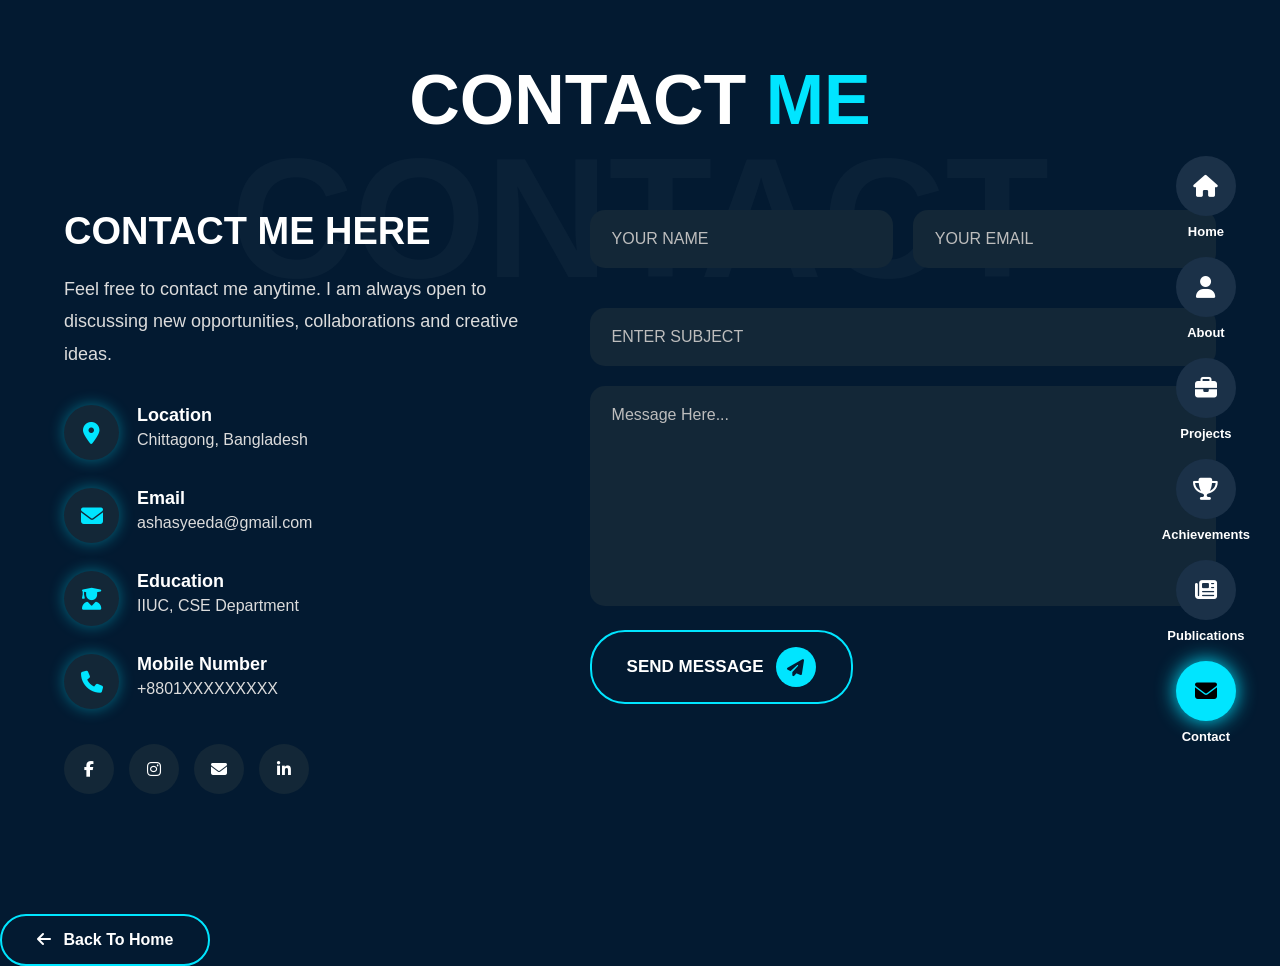
==== contact.html @ 760b474b "Initial commit" ====
<!DOCTYPE html>
<html lang="en">

<head>

    <meta charset="UTF-8">

    <meta name="viewport"
        content="width=device-width, initial-scale=1.0">

    <title>Contact</title>

    <link rel="stylesheet" href="contact.css">

    <link rel="stylesheet"
        href="https://cdnjs.cloudflare.com/ajax/libs/font-awesome/6.5.1/css/all.min.css">

</head>

<body>

<div class="big-text">
    CONTACT
</div>

<div class="container">

<h1 class="title">
    CONTACT <span>ME</span>
</h1>

<div class="contact">

<!-- LEFT SIDE -->

<div class="left">

<h2>
CONTACT ME HERE
</h2>

<p>
Feel free to contact me anytime. I am always open to discussing
new opportunities, collaborations and creative ideas.
</p>

<div class="info">

<div class="item">

<i class="fa-solid fa-location-dot"></i>

<div>

<h4>Location</h4>

<span>Chittagong, Bangladesh</span>

</div>

</div>

<div class="item">

<i class="fa-solid fa-envelope"></i>

<div>

<h4>Email</h4>

<span>ashasyeeda@gmail.com</span>

</div>

</div>

<div class="item">

<i class="fa-solid fa-user-graduate"></i>

<div>

<h4>Education</h4>

<span>IIUC, CSE Department</span>

</div>

</div>

<div class="item">

<i class="fa-solid fa-phone"></i>

<div>

<h4>Mobile Number</h4>

<span>+8801XXXXXXXXX</span>

</div>

</div>

</div>

<div class="social">

<a href="https://www.facebook.com/share/1FMxqVtJDf/" target="_blank">
<i class="fab fa-facebook-f"></i>
</a>

<a href="https://www.instagram.com/syeedaasha/" target="_blank">
<i class="fab fa-instagram"></i>
</a>

<a href="mailto:ashasyeeda@gmail.com">
<i class="fa-solid fa-envelope"></i>
</a>

<a href="#">
<i class="fab fa-linkedin-in"></i>
</a>

</div>

</div>

<!-- RIGHT SIDE -->

<div class="right">

<form>

<div class="row">

<input type="text"
placeholder="YOUR NAME">

<input type="email"
placeholder="YOUR EMAIL">

</div>

<input type="text"
placeholder="ENTER SUBJECT">

<textarea
placeholder="Message Here..."
rows="10"></textarea>

<button type="submit">

SEND MESSAGE

<i class="fa-solid fa-paper-plane"></i>

</button>

</form>

</div>

</div>
</div>

</div>

</div>

<!-- Sidebar -->

<div class="sidebar">

    <a href="index.html">
        <i class="fa-solid fa-house"></i>
        <span>Home</span>
    </a>

    <a href="about.html">
        <i class="fa-solid fa-user"></i>
        <span>About</span>
    </a>

    <a href="projects.html">
        <i class="fa-solid fa-briefcase"></i>
        <span>Projects</span>
    </a>

    <a href="achievements.html">
        <i class="fa-solid fa-trophy"></i>
        <span>Achievements</span>
    </a>

    <a href="publications.html">
        <i class="fa-solid fa-newspaper"></i>
        <span>Publications</span>
    </a>

    <a href="contact.html" class="active">
        <i class="fa-solid fa-envelope"></i>
        <span>Contact</span>
    </a>

</div>

<!-- Back To Home -->

<a href="index.html" class="back-btn">

    <i class="fa-solid fa-arrow-left"></i>

    Back To Home

</a>

</body>

</html>
---- contact.css ----
*{
    margin:0;
    padding:0;
    box-sizing:border-box;
    font-family:Arial,sans-serif;
}

body{
    background:#031a31;
    color:#fff;
    min-height:100vh;
}

.container{
    width:90%;
    margin:auto;
    padding:60px 0;
}

.big-text{
    position:absolute;
    top:120px;
    left:50%;
    transform:translateX(-50%);
    font-size:170px;
    font-weight:bold;
    color:rgba(255,255,255,0.03);
    z-index:-1;
}

.title{
    text-align:center;
    font-size:70px;
    margin-bottom:70px;
}

.title span{
    color:#00e5ff;
}

.contact{
    display:flex;
    justify-content:space-between;
    gap:70px;
}

.left{
    width:40%;
}

.left h2{
    font-size:38px;
    margin-bottom:20px;
}

.left p{
    color:#dcdcdc;
    font-size:18px;
    line-height:1.8;
    margin-bottom:35px;
}

.item{
    display:flex;
    align-items:flex-start;
    gap:18px;
    margin-bottom:28px;
}

.item i{
    width:55px;
    height:55px;
    background:#132737;
    color:#00e5ff;
    border-radius:50%;
    display:flex;
    justify-content:center;
    align-items:center;
    font-size:22px;
    box-shadow:0 0 15px rgba(0,229,255,.4);
}

.item h4{
    font-size:18px;
    margin-bottom:5px;
}

.item span{
    color:#dcdcdc;
    font-size:16px;
}

.social{
    display:flex;
    gap:15px;
    margin-top:35px;
}

.social a{
    width:50px;
    height:50px;
    border-radius:50%;
    background:#132737;
    color:#fff;
    display:flex;
    justify-content:center;
    align-items:center;
    text-decoration:none;
    transition:.3s;
}

.social a:hover{
    background:#00e5ff;
    color:#000;
    box-shadow:0 0 20px #00e5ff;
}

.right{
    width:55%;
}
/* ===== RIGHT SIDE FORM ===== */

.right form{
    width:100%;
}

.row{
    display:flex;
    gap:20px;
    margin-bottom:20px;
}

.row input{
    width:50%;
}

.right input,
.right textarea{
    width:100%;
    background:#132737;
    border:2px solid transparent;
    outline:none;
    border-radius:15px;
    padding:18px 20px;
    color:#fff;
    font-size:16px;
    margin-bottom:20px;
    transition:.3s;
}

.right input::placeholder,
.right textarea::placeholder{
    color:#bdbdbd;
}

.right input:focus,
.right textarea:focus{
    border-color:#00e5ff;
    box-shadow:0 0 15px rgba(0,229,255,.5);
}

.right textarea{
    resize:none;
    height:220px;
}

/* ===== SEND BUTTON ===== */

.right button{
    display:inline-flex;
    align-items:center;
    gap:12px;
    padding:15px 35px;
    background:transparent;
    border:2px solid #00e5ff;
    border-radius:35px;
    color:#fff;
    font-size:17px;
    font-weight:bold;
    cursor:pointer;
    transition:.3s;
}

.right button i{
    width:40px;
    height:40px;
    border-radius:50%;
    background:#00e5ff;
    color:#031a31;
    display:flex;
    align-items:center;
    justify-content:center;
}

.right button:hover{
    background:#00e5ff;
    color:#000;
    box-shadow:0 0 20px #00e5ff;
}

.right button:hover i{
    background:#031a31;
    color:#00e5ff;
}
/* ===== BACK TO HOME BUTTON ===== */

.back-btn{
    display:inline-block;
    margin-top:60px;
    padding:15px 35px;
    border:2px solid #00e5ff;
    border-radius:35px;
    color:#fff;
    text-decoration:none;
    font-weight:bold;
    transition:.3s;
}

.back-btn:hover{
    background:#00e5ff;
    color:#000;
    box-shadow:0 0 20px #00e5ff;
}

.back-btn i{
    margin-right:8px;
}

/* ===== SIDEBAR ===== */

.sidebar{
    position:fixed;
    right:30px;
    top:50%;
    transform:translateY(-50%);
    display:flex;
    flex-direction:column;
    gap:18px;
    z-index:999;
}

.sidebar a{
    display:flex;
    flex-direction:column;
    align-items:center;
    text-decoration:none;
    color:#fff;
    font-size:13px;
    font-weight:600;
}

.sidebar a i{
    width:60px;
    height:60px;
    border-radius:50%;
    background:#1b3148;
    display:flex;
    justify-content:center;
    align-items:center;
    font-size:22px;
    margin-bottom:8px;
    transition:.3s;
}

.sidebar a:hover i{
    background:#00e5ff;
    color:#000;
    box-shadow:0 0 20px #00e5ff;
}

.sidebar a.active i{
    background:#00e5ff;
    color:#000;
    box-shadow:0 0 20px #00e5ff;
}

/* ===== RESPONSIVE ===== */

@media(max-width:900px){

    .contact{
        flex-direction:column;
    }

    .left,
    .right{
        width:100%;
    }

    .row{
        flex-direction:column;
    }

    .row input{
        width:100%;
    }

    .sidebar{
        display:none;
    }

    .title{
        font-size:50px;
    }

    .big-text{
        font-size:90px;
    }
}
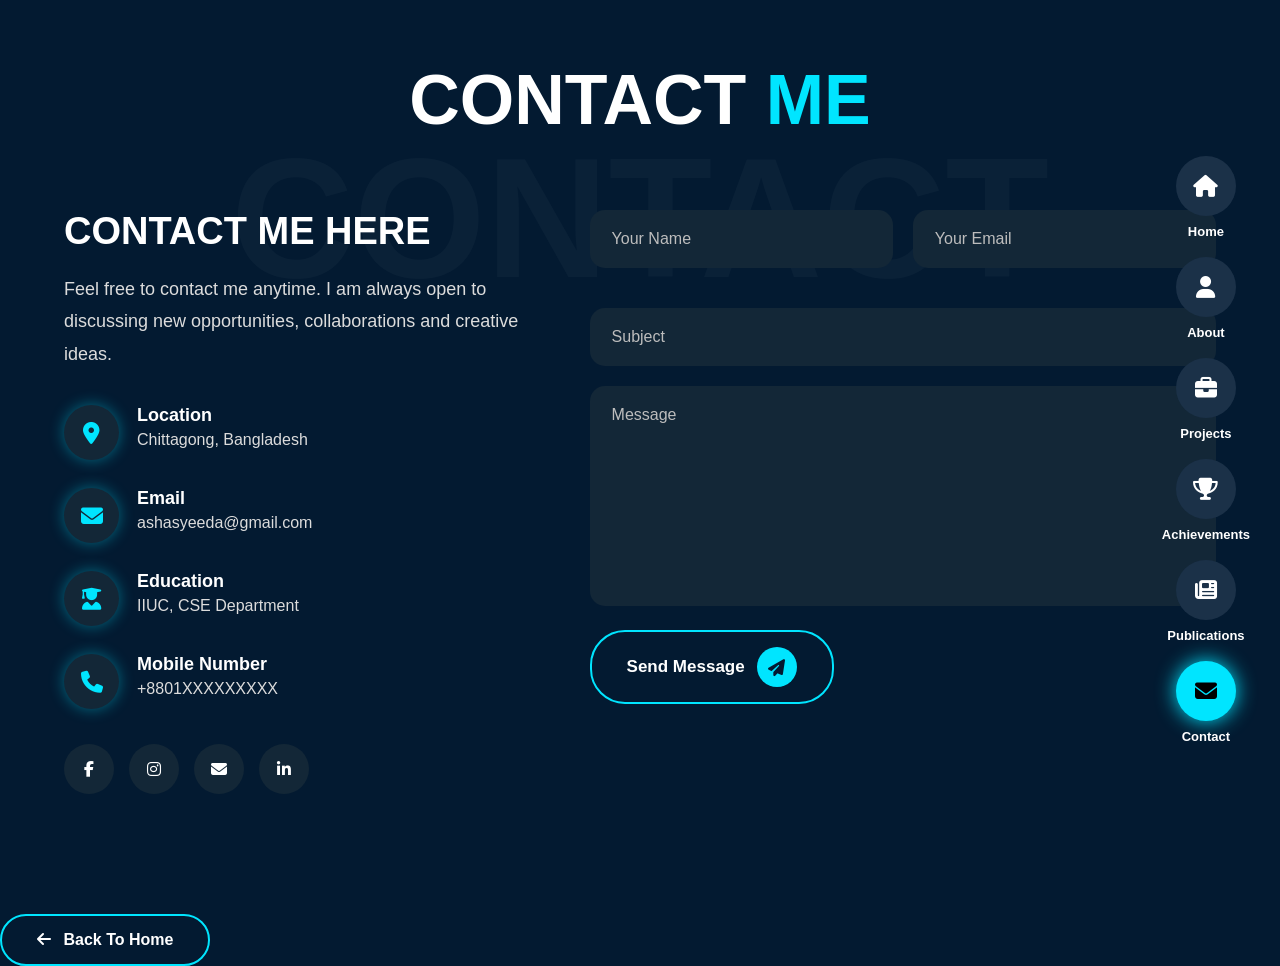
==== commit 94df6952: "Updated Contact Form" ====
--- a/contact.html
+++ b/contact.html
@@ -130,35 +130,46 @@
 
 <div class="right">
 
-<form>
-
-<div class="row">
-
-<input type="text"
-placeholder="YOUR NAME">
-
-<input type="email"
-placeholder="YOUR EMAIL">
-
-</div>
-
-<input type="text"
-placeholder="ENTER SUBJECT">
-
-<textarea
-placeholder="Message Here..."
-rows="10"></textarea>
-
-<button type="submit">
-
-SEND MESSAGE
-
-<i class="fa-solid fa-paper-plane"></i>
-
-</button>
+
+<form action="https://formsubmit.co/ashasyeeda@gmail.com" method="POST">
+
+    <div class="row">
+        <input
+            type="text"
+            name="name"
+            placeholder="Your Name"
+            required>
+
+        <input
+            type="email"
+            name="email"
+            placeholder="Your Email"
+            required>
+    </div>
+
+    <input
+        type="text"
+        name="subject"
+        placeholder="Subject"
+        required>
+
+    <textarea
+        name="message"
+        placeholder="Message"
+        required></textarea>
+
+    <!-- Disable Captcha -->
+    <input type="hidden" name="_captcha" value="false">
+
+    <!-- Email Subject -->
+    <input type="hidden" name="_subject" value="New Portfolio Contact Message">
+
+    <button type="submit" class="send">
+        Send Message
+        <i class="fa-solid fa-paper-plane"></i>
+    </button>
 
 </form>
-
 </div>
 
 </div>
